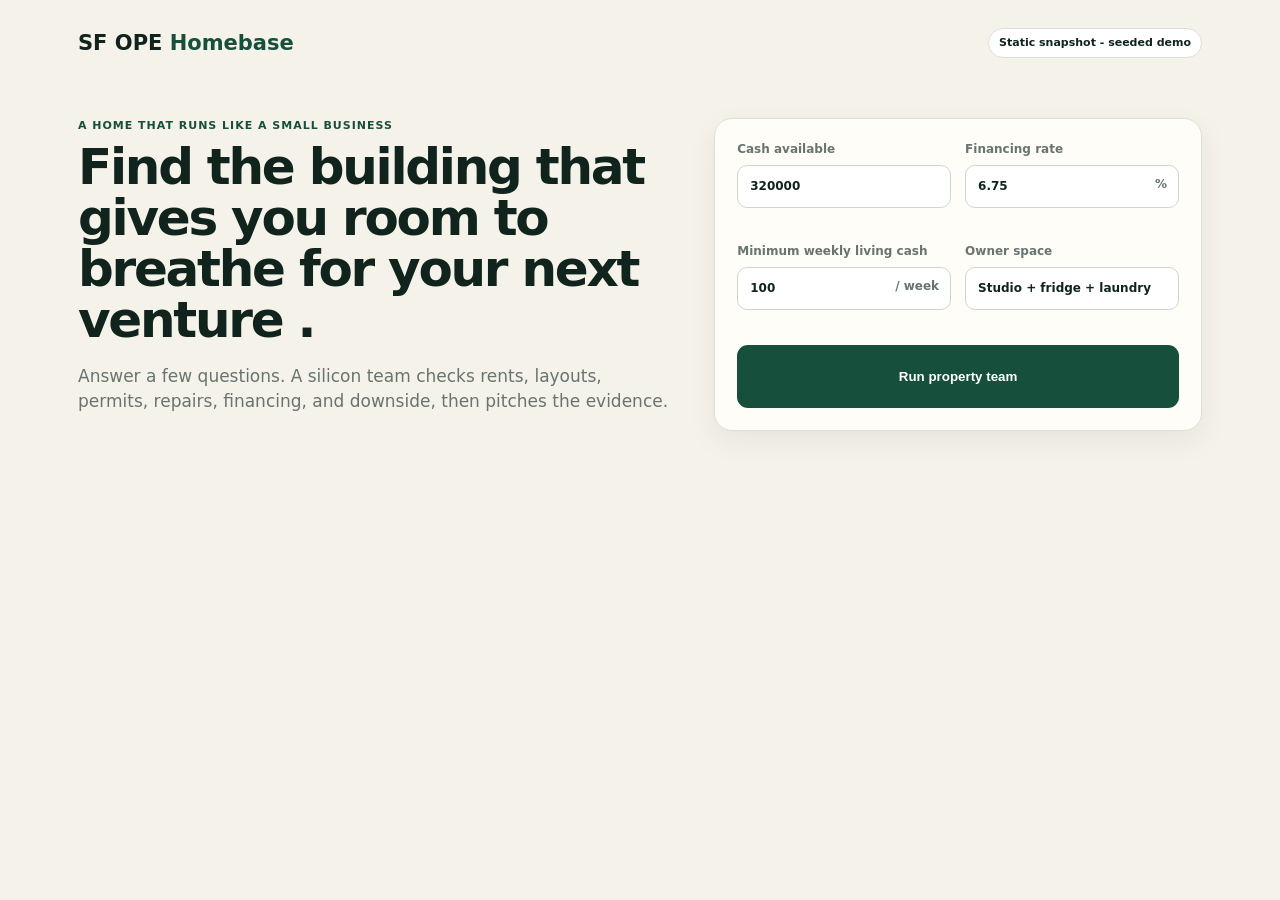
==== index.html @ c6eab138 "Revise hero section text for better readability Updated text in the hero section for clarity." ====
<!doctype html><html><head><meta charset="utf-8"><meta name="viewport" content="width=device-width,initial-scale=1"><title>SF OPE Homebase</title><link rel="stylesheet" href="site-assets/app.css"></head><body><main><header><div class="brand">SF OPE <b>Homebase</b></div><div class="pill">Static snapshot - seeded demo</div></header><section class="hero"><div><p class="eyebrow">A HOME THAT RUNS LIKE A SMALL BUSINESS</p><h1>Find the building that gives you room to breathe for your next venture .</h1><p class="lede">Answer a few questions. A silicon team checks rents, layouts, permits, repairs, financing, and downside, then pitches the evidence.</p></div><form id="intake"><label>Cash available <input id="cash" type="number" value="320000"></label><label>Financing rate <div class="suffix"><input id="rate" type="number" step=".01" value="6.75"><span>%</span></div></label><label>Minimum weekly living cash <div class="suffix"><input id="floor" type="number" value="100"><span>/ week</span></div></label><label>Owner space <input value="Studio + fridge + laundry" disabled></label><button>Run property team</button></form></section><section id="work" class="hide"><div class="runbar"><div><p class="eyebrow">SILICON TEAM</p><h2>Evidence check complete</h2></div><div id="agents" class="agents"></div></div><div class="decision"><div><p class="eyebrow">RANKED PITCHES</p><h2 id="summary"></h2></div><div class="legend"><span class="tag src">SOURCE</span><span class="tag assume">ASSUMPTION</span><span class="risk">RED FLAG</span><span class="flag-amber">AMBER FLAG</span></div></div><div id="cards"></div></section></main><script src="site-assets/app.js"></script></body></html>
---- site-assets/app.css ----
:root{--ink:#10241d;--pine:#164f3b;--mint:#d9f3df;--paper:#f5f2e9;--card:#fffdf8;--line:#dce1d7;--muted:#68746f;--red:#b7382f;--amber:#a76400}*{box-sizing:border-box}body{margin:0;background:var(--paper);color:var(--ink);font:15px/1.45 Inter,ui-sans-serif,system-ui}main{max-width:1180px;margin:auto;padding:28px}header{display:flex;align-items:center;justify-content:space-between}.brand{font-size:21px;font-weight:800}.brand b{color:var(--pine)}.pill,.tag{border:1px solid var(--line);background:#fff;border-radius:99px;padding:6px 10px;font-size:11px;font-weight:750}.hero{display:grid;grid-template-columns:1.1fr .9fr;gap:40px;padding:60px 0 38px}.eyebrow{color:var(--pine);font-weight:900;letter-spacing:.09em;font-size:11px;margin:0 0 8px}h1{font-size:50px;line-height:1.02;letter-spacing:-.045em;margin:0 0 18px;max-width:650px}h2{margin:0;font-size:25px}.lede{color:var(--muted);font-size:17px;max-width:620px}form,.runbar,.property{background:var(--card);border:1px solid var(--line);border-radius:18px;padding:22px;box-shadow:0 10px 30px #263a2510}form{display:grid;grid-template-columns:1fr 1fr;gap:14px}label{font-size:12px;font-weight:800;color:var(--muted)}input{width:100%;margin-top:6px;padding:12px;border:1px solid #cfd6cb;border-radius:10px;background:#fff;font:inherit;color:var(--ink)}.suffix{position:relative}.suffix span{position:absolute;right:12px;top:17px;color:var(--muted)}button{grid-column:1/-1;border:0;border-radius:11px;background:var(--pine);color:#fff;padding:13px;font-weight:800;cursor:pointer}.hide{display:none}.runbar{display:grid;grid-template-columns:220px 1fr;gap:20px}.agents{display:flex;gap:7px;flex-wrap:wrap}.agent{padding:7px 9px;background:#eef3eb;border-radius:8px;font-size:11px}.agent:before{content:'✓';color:var(--pine);font-weight:900;margin-right:5px}.decision{display:flex;justify-content:space-between;align-items:end;padding:32px 4px 14px}.legend{display:flex;gap:7px}.tag{padding:4px 7px}.src{color:var(--pine)}.assume{color:var(--amber)}.danger{color:var(--red)}.property{margin-bottom:14px;display:grid;grid-template-columns:55px 1.1fr .9fr .9fr;gap:16px;align-items:center}.rank{font-size:29px;font-weight:900;color:var(--pine)}.property h3{font-size:19px;margin:0 0 4px}.sub{font-size:12px;color:var(--muted)}.metrics{display:grid;grid-template-columns:1fr 1fr;gap:8px}.metric{padding:10px;background:#f0f3ed;border-radius:9px}.metric b{font-size:18px;display:block}.metric small{color:var(--muted)}.verdict{border-left:3px solid var(--pine);padding-left:12px}.verdict.high{border-color:var(--red)}.verdict b{display:block}.risks{margin-top:6px}.risk{display:inline-block;font-size:9px;font-weight:900;color:var(--red);background:#ffe9e4;padding:4px 6px;border-radius:5px;margin:3px 3px 0 0}@media(max-width:800px){.hero,.runbar,.property{grid-template-columns:1fr}h1{font-size:38px}form{grid-template-columns:1fr}.rank{font-size:16px}}
.nums{width:100%;border-collapse:collapse;margin:10px 0;font-size:13px}.nums td{padding:5px 8px;border-bottom:1px solid var(--line)}.nums td:first-child{color:var(--muted);width:150px}.flag-amber{display:inline-block;font-size:9px;font-weight:900;color:var(--amber);background:#fdf3dd;padding:4px 6px;border-radius:5px;margin:3px 3px 0 0}.verify{margin:8px 0;padding:8px 10px;background:#fdf3dd;border-radius:8px;font-size:12px;color:var(--amber)}.stress{margin:8px 0;font-size:12px}.stress .pass{color:var(--pine)}.stress .fail{color:var(--red)}.controls{margin-top:10px;display:flex;gap:8px;align-items:center}.controls button{grid-column:auto;background:#fff;color:var(--pine);border:1px solid var(--pine);padding:8px 12px;font-size:12px}.controls button:first-child{background:var(--pine);color:#fff}.st{font-size:11px;color:var(--muted)}.property.dim{opacity:.85}
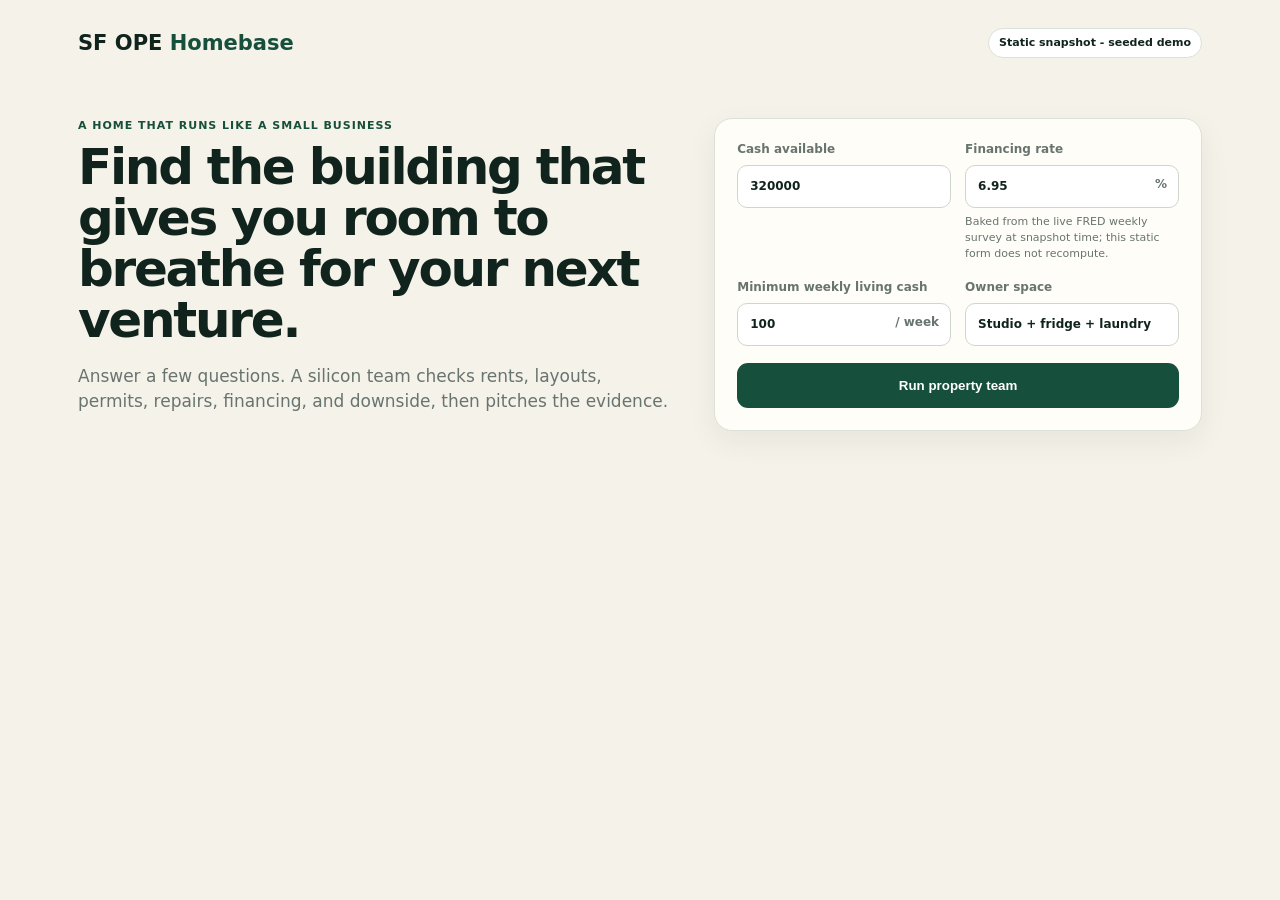
==== commit 1dd4cecc: "Re-bake Pages snapshot with live city records Static snapshot regenerated from the real app running " ====
--- a/index.html
+++ b/index.html
@@ -1 +1,20 @@
-<!doctype html><html><head><meta charset="utf-8"><meta name="viewport" content="width=device-width,initial-scale=1"><title>SF OPE Homebase</title><link rel="stylesheet" href="site-assets/app.css"></head><body><main><header><div class="brand">SF OPE <b>Homebase</b></div><div class="pill">Static snapshot - seeded demo</div></header><section class="hero"><div><p class="eyebrow">A HOME THAT RUNS LIKE A SMALL BUSINESS</p><h1>Find the building that gives you room to breathe for your next venture .</h1><p class="lede">Answer a few questions. A silicon team checks rents, layouts, permits, repairs, financing, and downside, then pitches the evidence.</p></div><form id="intake"><label>Cash available <input id="cash" type="number" value="320000"></label><label>Financing rate <div class="suffix"><input id="rate" type="number" step=".01" value="6.75"><span>%</span></div></label><label>Minimum weekly living cash <div class="suffix"><input id="floor" type="number" value="100"><span>/ week</span></div></label><label>Owner space <input value="Studio + fridge + laundry" disabled></label><button>Run property team</button></form></section><section id="work" class="hide"><div class="runbar"><div><p class="eyebrow">SILICON TEAM</p><h2>Evidence check complete</h2></div><div id="agents" class="agents"></div></div><div class="decision"><div><p class="eyebrow">RANKED PITCHES</p><h2 id="summary"></h2></div><div class="legend"><span class="tag src">SOURCE</span><span class="tag assume">ASSUMPTION</span><span class="risk">RED FLAG</span><span class="flag-amber">AMBER FLAG</span></div></div><div id="cards"></div></section></main><script src="site-assets/app.js"></script></body></html>
+<!doctype html><html><head><meta charset="utf-8">
+  <meta name="viewport" content="width=device-width,initial-scale=1">
+  <title>SF OPE Homebase</title><link rel="stylesheet" href="site-assets/app.css">
+</head>
+  <body><main><header><div class="brand">SF OPE <b>Homebase</b></div>
+    <div class="pill">Static snapshot - seeded demo</div>
+  </header><section class="hero"><div><p class="eyebrow">A HOME THAT RUNS LIKE A SMALL BUSINESS</p><h1>Find the building that gives you room to breathe for your next venture.</h1><p class="lede">Answer a few questions. A silicon team checks rents, layouts, permits, repairs, financing, and downside, then pitches the evidence.</p></div>
+    <form id="intake"><label>Cash available <input id="cash" type="number" value="320000"></label><label>Financing rate <div class="suffix"><input id="rate" type="number" step=".01" value="6.95"><span>%</span></div>
+      <small id="rate-note" class="field-note">Baked from the live FRED weekly survey at snapshot time; this static form does not recompute.</small></label>
+      <label>Minimum weekly living cash <div class="suffix"><input id="floor" type="number" value="100"><span>/ week</span></div></label>
+      <label>Owner space <input value="Studio + fridge + laundry" disabled></label>
+      <button>Run property team</button></form></section><section id="work" class="hide"><div class="runbar"><details class="team" id="team"><summary><span class="eyebrow">SILICON TEAM</span> <b>Evidence check complete</b> <span id="dm" class="tag src"></span></summary>
+        <ol id="teamlog" class="teamlog"></ol></details><div id="agents" class="agents"></div></div>
+        <div class="decision"><div><p class="eyebrow">RANKED PITCHES</p><h2 id="summary"></h2></div><div class="legend"><span class="tag src">SOURCE</span>
+          <span class="tag assume">ASSUMPTION</span>
+          <span class="risk">RED FLAG</span>
+          <span class="flag-amber">AMBER FLAG</span>
+        </div></div><div id="cards"></div></section></main>
+    <script src="site-assets/app.js"></script>
+  </body></html>
--- a/site-assets/app.css
+++ b/site-assets/app.css
@@ -1,2 +1,26 @@
 :root{--ink:#10241d;--pine:#164f3b;--mint:#d9f3df;--paper:#f5f2e9;--card:#fffdf8;--line:#dce1d7;--muted:#68746f;--red:#b7382f;--amber:#a76400}*{box-sizing:border-box}body{margin:0;background:var(--paper);color:var(--ink);font:15px/1.45 Inter,ui-sans-serif,system-ui}main{max-width:1180px;margin:auto;padding:28px}header{display:flex;align-items:center;justify-content:space-between}.brand{font-size:21px;font-weight:800}.brand b{color:var(--pine)}.pill,.tag{border:1px solid var(--line);background:#fff;border-radius:99px;padding:6px 10px;font-size:11px;font-weight:750}.hero{display:grid;grid-template-columns:1.1fr .9fr;gap:40px;padding:60px 0 38px}.eyebrow{color:var(--pine);font-weight:900;letter-spacing:.09em;font-size:11px;margin:0 0 8px}h1{font-size:50px;line-height:1.02;letter-spacing:-.045em;margin:0 0 18px;max-width:650px}h2{margin:0;font-size:25px}.lede{color:var(--muted);font-size:17px;max-width:620px}form,.runbar,.property{background:var(--card);border:1px solid var(--line);border-radius:18px;padding:22px;box-shadow:0 10px 30px #263a2510}form{display:grid;grid-template-columns:1fr 1fr;gap:14px}label{font-size:12px;font-weight:800;color:var(--muted)}input{width:100%;margin-top:6px;padding:12px;border:1px solid #cfd6cb;border-radius:10px;background:#fff;font:inherit;color:var(--ink)}.suffix{position:relative}.suffix span{position:absolute;right:12px;top:17px;color:var(--muted)}button{grid-column:1/-1;border:0;border-radius:11px;background:var(--pine);color:#fff;padding:13px;font-weight:800;cursor:pointer}.hide{display:none}.runbar{display:grid;grid-template-columns:220px 1fr;gap:20px}.agents{display:flex;gap:7px;flex-wrap:wrap}.agent{padding:7px 9px;background:#eef3eb;border-radius:8px;font-size:11px}.agent:before{content:'✓';color:var(--pine);font-weight:900;margin-right:5px}.decision{display:flex;justify-content:space-between;align-items:end;padding:32px 4px 14px}.legend{display:flex;gap:7px}.tag{padding:4px 7px}.src{color:var(--pine)}.assume{color:var(--amber)}.danger{color:var(--red)}.property{margin-bottom:14px;display:grid;grid-template-columns:55px 1.1fr .9fr .9fr;gap:16px;align-items:center}.rank{font-size:29px;font-weight:900;color:var(--pine)}.property h3{font-size:19px;margin:0 0 4px}.sub{font-size:12px;color:var(--muted)}.metrics{display:grid;grid-template-columns:1fr 1fr;gap:8px}.metric{padding:10px;background:#f0f3ed;border-radius:9px}.metric b{font-size:18px;display:block}.metric small{color:var(--muted)}.verdict{border-left:3px solid var(--pine);padding-left:12px}.verdict.high{border-color:var(--red)}.verdict b{display:block}.risks{margin-top:6px}.risk{display:inline-block;font-size:9px;font-weight:900;color:var(--red);background:#ffe9e4;padding:4px 6px;border-radius:5px;margin:3px 3px 0 0}@media(max-width:800px){.hero,.runbar,.property{grid-template-columns:1fr}h1{font-size:38px}form{grid-template-columns:1fr}.rank{font-size:16px}}
 .nums{width:100%;border-collapse:collapse;margin:10px 0;font-size:13px}.nums td{padding:5px 8px;border-bottom:1px solid var(--line)}.nums td:first-child{color:var(--muted);width:150px}.flag-amber{display:inline-block;font-size:9px;font-weight:900;color:var(--amber);background:#fdf3dd;padding:4px 6px;border-radius:5px;margin:3px 3px 0 0}.verify{margin:8px 0;padding:8px 10px;background:#fdf3dd;border-radius:8px;font-size:12px;color:var(--amber)}.stress{margin:8px 0;font-size:12px}.stress .pass{color:var(--pine)}.stress .fail{color:var(--red)}.controls{margin-top:10px;display:flex;gap:8px;align-items:center}.controls button{grid-column:auto;background:#fff;color:var(--pine);border:1px solid var(--pine);padding:8px 12px;font-size:12px}.controls button:first-child{background:var(--pine);color:#fff}.st{font-size:11px;color:var(--muted)}.property.dim{opacity:.85}
+/* Expandable silicon-team and specialist tiles */
+details.team{background:transparent;border:0;box-shadow:none;padding:0}
+details.team summary{cursor:pointer;list-style:none}
+details.team summary::-webkit-details-marker{display:none}
+details.team summary b{font-size:25px;display:block}
+details.team summary .tag{margin-left:8px;vertical-align:middle}
+details.team summary:after{content:'▸ run log';font-size:11px;color:var(--muted);display:block;margin-top:4px}
+details.team[open] summary:after{content:'▾ run log'}
+.teamlog{margin:10px 0 0;padding-left:18px;font-size:12px;color:var(--muted);max-width:520px}
+.teamlog li{margin:3px 0}
+details.agent{padding:7px 9px;background:#eef3eb;border-radius:8px;font-size:11px;max-width:270px}
+details.agent summary{cursor:pointer;list-style:none;font-weight:700}
+details.agent summary::-webkit-details-marker{display:none}
+details.agent summary:before{content:'✓';color:var(--pine);font-weight:900;margin-right:5px}
+details.agent[open] summary:after{content:'▾';float:right;color:var(--muted)}
+details.agent:not([open]) summary:after{content:'▸';float:right;color:var(--muted)}
+details.agent .ad{margin-top:6px;color:var(--ink)}
+details.agent .ad p{margin:4px 0;font-weight:400}
+.field-note{display:block;margin-top:6px;font-size:11px;color:var(--muted);font-weight:400}
+details.live{margin:8px 0;font-size:12px}
+details.live summary{cursor:pointer;color:var(--pine);font-weight:750}
+details.live .uv{font-weight:700;margin:6px 0}
+details.live .ov{color:var(--amber);margin:6px 0}
+details.live .srcs{color:var(--muted);margin-top:6px;font-size:11px}
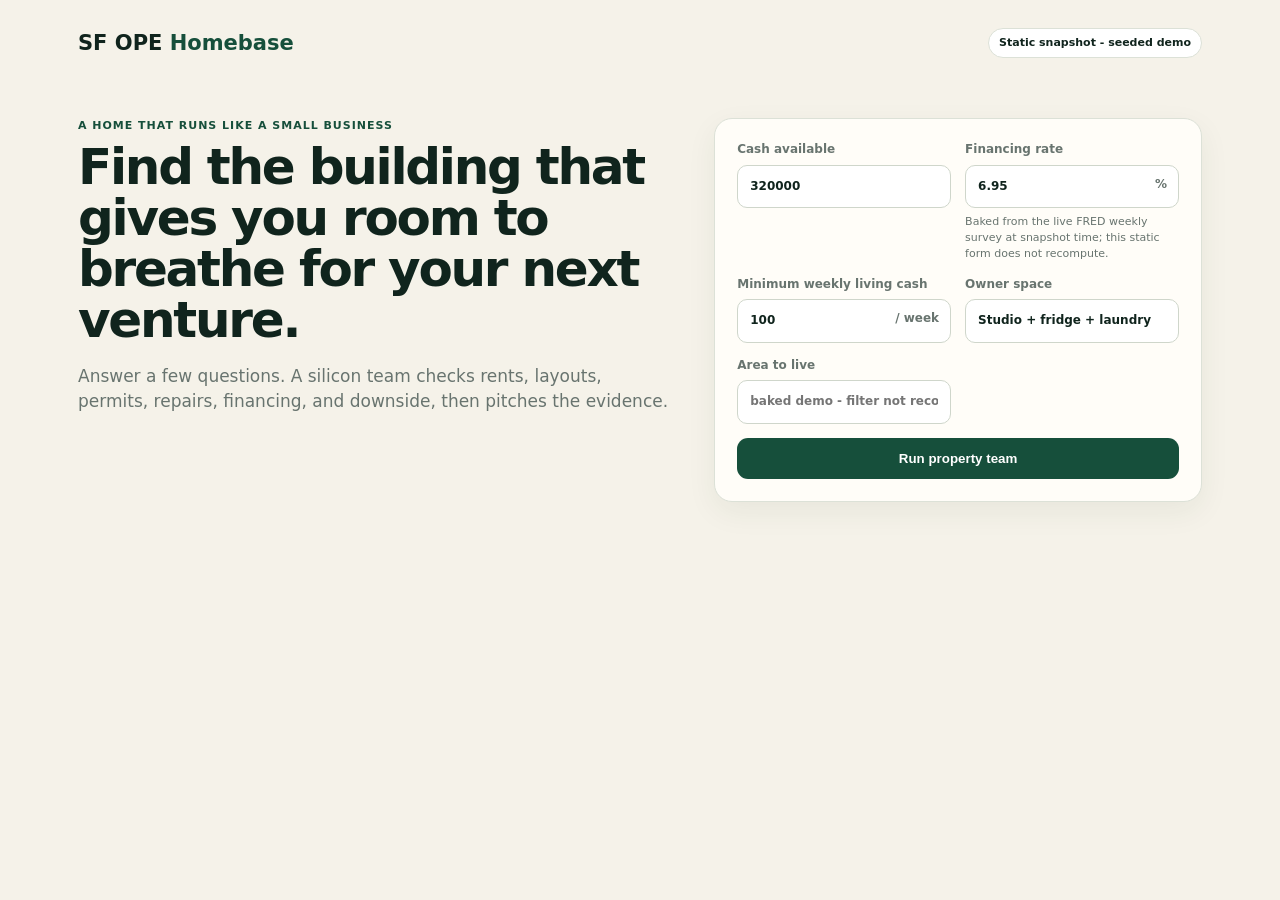
==== commit 57610748: "Re-bake Pages snapshot (geo filter + amenities + live records)" ====
--- a/index.html
+++ b/index.html
@@ -9,6 +9,7 @@
       <small id="rate-note" class="field-note">Baked from the live FRED weekly survey at snapshot time; this static form does not recompute.</small></label>
       <label>Minimum weekly living cash <div class="suffix"><input id="floor" type="number" value="100"><span>/ week</span></div></label>
       <label>Owner space <input value="Studio + fridge + laundry" disabled></label>
+      <label>Area to live <input id="geo" type="text" placeholder="baked demo - filter not recomputed"></label>
       <button>Run property team</button></form></section><section id="work" class="hide"><div class="runbar"><details class="team" id="team"><summary><span class="eyebrow">SILICON TEAM</span> <b>Evidence check complete</b> <span id="dm" class="tag src"></span></summary>
         <ol id="teamlog" class="teamlog"></ol></details><div id="agents" class="agents"></div></div>
         <div class="decision"><div><p class="eyebrow">RANKED PITCHES</p><h2 id="summary"></h2></div><div class="legend"><span class="tag src">SOURCE</span>
--- a/site-assets/app.css
+++ b/site-assets/app.css
@@ -24,3 +24,6 @@
 details.live .uv{font-weight:700;margin:6px 0}
 details.live .ov{color:var(--amber);margin:6px 0}
 details.live .srcs{color:var(--muted);margin-top:6px;font-size:11px}
+
+details.amen{margin:8px 0;font-size:12px}
+details.amen summary{cursor:pointer;color:var(--pine);font-weight:750}
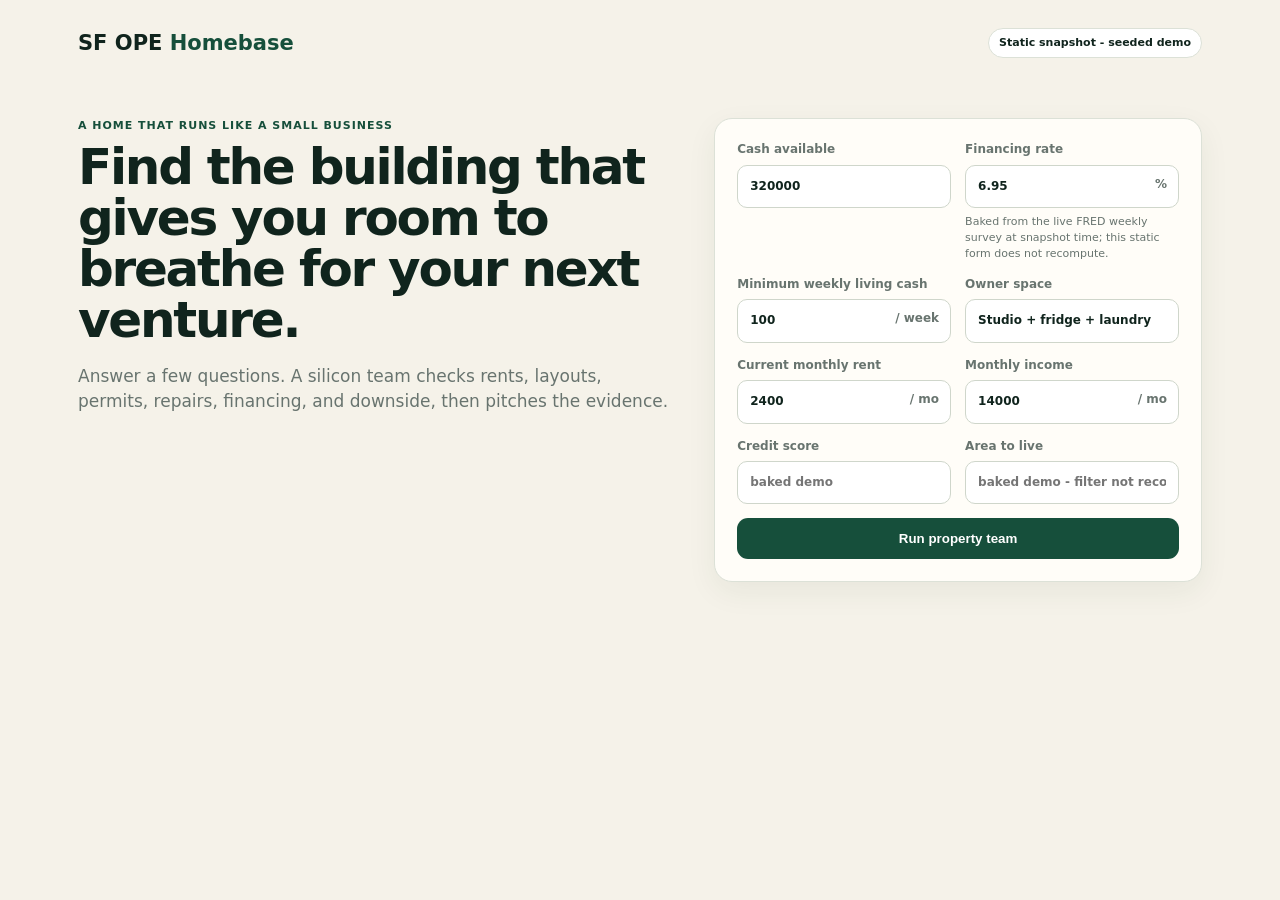
==== commit a19aeb0a: "Re-bake Pages snapshot (financing fit + map links)" ====
--- a/index.html
+++ b/index.html
@@ -9,6 +9,9 @@
       <small id="rate-note" class="field-note">Baked from the live FRED weekly survey at snapshot time; this static form does not recompute.</small></label>
       <label>Minimum weekly living cash <div class="suffix"><input id="floor" type="number" value="100"><span>/ week</span></div></label>
       <label>Owner space <input value="Studio + fridge + laundry" disabled></label>
+      <label>Current monthly rent <div class="suffix"><input id="rent" type="number" value="2400"><span>/ mo</span></div></label>
+      <label>Monthly income <div class="suffix"><input id="income" type="number" value="14000"><span>/ mo</span></div></label>
+      <label>Credit score <input id="credit" type="number" placeholder="baked demo"></label>
       <label>Area to live <input id="geo" type="text" placeholder="baked demo - filter not recomputed"></label>
       <button>Run property team</button></form></section><section id="work" class="hide"><div class="runbar"><details class="team" id="team"><summary><span class="eyebrow">SILICON TEAM</span> <b>Evidence check complete</b> <span id="dm" class="tag src"></span></summary>
         <ol id="teamlog" class="teamlog"></ol></details><div id="agents" class="agents"></div></div>
--- a/site-assets/app.css
+++ b/site-assets/app.css
@@ -1,4 +1,4 @@
-:root{--ink:#10241d;--pine:#164f3b;--mint:#d9f3df;--paper:#f5f2e9;--card:#fffdf8;--line:#dce1d7;--muted:#68746f;--red:#b7382f;--amber:#a76400}*{box-sizing:border-box}body{margin:0;background:var(--paper);color:var(--ink);font:15px/1.45 Inter,ui-sans-serif,system-ui}main{max-width:1180px;margin:auto;padding:28px}header{display:flex;align-items:center;justify-content:space-between}.brand{font-size:21px;font-weight:800}.brand b{color:var(--pine)}.pill,.tag{border:1px solid var(--line);background:#fff;border-radius:99px;padding:6px 10px;font-size:11px;font-weight:750}.hero{display:grid;grid-template-columns:1.1fr .9fr;gap:40px;padding:60px 0 38px}.eyebrow{color:var(--pine);font-weight:900;letter-spacing:.09em;font-size:11px;margin:0 0 8px}h1{font-size:50px;line-height:1.02;letter-spacing:-.045em;margin:0 0 18px;max-width:650px}h2{margin:0;font-size:25px}.lede{color:var(--muted);font-size:17px;max-width:620px}form,.runbar,.property{background:var(--card);border:1px solid var(--line);border-radius:18px;padding:22px;box-shadow:0 10px 30px #263a2510}form{display:grid;grid-template-columns:1fr 1fr;gap:14px}label{font-size:12px;font-weight:800;color:var(--muted)}input{width:100%;margin-top:6px;padding:12px;border:1px solid #cfd6cb;border-radius:10px;background:#fff;font:inherit;color:var(--ink)}.suffix{position:relative}.suffix span{position:absolute;right:12px;top:17px;color:var(--muted)}button{grid-column:1/-1;border:0;border-radius:11px;background:var(--pine);color:#fff;padding:13px;font-weight:800;cursor:pointer}.hide{display:none}.runbar{display:grid;grid-template-columns:220px 1fr;gap:20px}.agents{display:flex;gap:7px;flex-wrap:wrap}.agent{padding:7px 9px;background:#eef3eb;border-radius:8px;font-size:11px}.agent:before{content:'✓';color:var(--pine);font-weight:900;margin-right:5px}.decision{display:flex;justify-content:space-between;align-items:end;padding:32px 4px 14px}.legend{display:flex;gap:7px}.tag{padding:4px 7px}.src{color:var(--pine)}.assume{color:var(--amber)}.danger{color:var(--red)}.property{margin-bottom:14px;display:grid;grid-template-columns:55px 1.1fr .9fr .9fr;gap:16px;align-items:center}.rank{font-size:29px;font-weight:900;color:var(--pine)}.property h3{font-size:19px;margin:0 0 4px}.sub{font-size:12px;color:var(--muted)}.metrics{display:grid;grid-template-columns:1fr 1fr;gap:8px}.metric{padding:10px;background:#f0f3ed;border-radius:9px}.metric b{font-size:18px;display:block}.metric small{color:var(--muted)}.verdict{border-left:3px solid var(--pine);padding-left:12px}.verdict.high{border-color:var(--red)}.verdict b{display:block}.risks{margin-top:6px}.risk{display:inline-block;font-size:9px;font-weight:900;color:var(--red);background:#ffe9e4;padding:4px 6px;border-radius:5px;margin:3px 3px 0 0}@media(max-width:800px){.hero,.runbar,.property{grid-template-columns:1fr}h1{font-size:38px}form{grid-template-columns:1fr}.rank{font-size:16px}}
+:root{--ink:#10241d;--pine:#164f3b;--mint:#d9f3df;--paper:#f5f2e9;--card:#fffdf8;--line:#dce1d7;--muted:#68746f;--red:#b7382f;--amber:#a76400}*{box-sizing:border-box}body{margin:0;background:var(--paper);color:var(--ink);font:15px/1.45 Inter,ui-sans-serif,system-ui}main{max-width:1180px;margin:auto;padding:28px}header{display:flex;align-items:center;justify-content:space-between}.brand{font-size:21px;font-weight:800}.brand b{color:var(--pine)}.pill,.tag{border:1px solid var(--line);background:#fff;border-radius:99px;padding:6px 10px;font-size:11px;font-weight:750}.hero{display:grid;grid-template-columns:1.1fr .9fr;gap:40px;padding:60px 0 38px}.eyebrow{color:var(--pine);font-weight:900;letter-spacing:.09em;font-size:11px;margin:0 0 8px}h1{font-size:50px;line-height:1.02;letter-spacing:-.045em;margin:0 0 18px;max-width:650px}h2{margin:0;font-size:25px}.lede{color:var(--muted);font-size:17px;max-width:620px}form,.runbar,.property{background:var(--card);border:1px solid var(--line);border-radius:18px;padding:22px;box-shadow:0 10px 30px #263a2510}form{display:grid;grid-template-columns:1fr 1fr;gap:14px}label{font-size:12px;font-weight:800;color:var(--muted)}input{width:100%;margin-top:6px;padding:12px;border:1px solid #cfd6cb;border-radius:10px;background:#fff;font:inherit;color:var(--ink)}.suffix{position:relative}.suffix span{position:absolute;right:12px;top:17px;color:var(--muted)}button{grid-column:1/-1;border:0;border-radius:11px;background:var(--pine);color:#fff;padding:13px;font-weight:800;cursor:pointer}.hide{display:none}.runbar{display:grid;grid-template-columns:220px 1fr;gap:20px}.agents{display:flex;gap:7px;flex-wrap:wrap}.agent{padding:7px 9px;background:#eef3eb;border-radius:8px;font-size:11px}.decision{display:flex;justify-content:space-between;align-items:end;padding:32px 4px 14px}.legend{display:flex;gap:7px}.tag{padding:4px 7px}.src{color:var(--pine)}.assume{color:var(--amber)}.danger{color:var(--red)}.property{margin-bottom:14px;display:grid;grid-template-columns:55px 1.1fr .9fr .9fr;gap:16px;align-items:center}.rank{font-size:29px;font-weight:900;color:var(--pine)}.property h3{font-size:19px;margin:0 0 4px}.sub{font-size:12px;color:var(--muted)}.metrics{display:grid;grid-template-columns:1fr 1fr;gap:8px}.metric{padding:10px;background:#f0f3ed;border-radius:9px}.metric b{font-size:18px;display:block}.metric small{color:var(--muted)}.verdict{border-left:3px solid var(--pine);padding-left:12px}.verdict.high{border-color:var(--red)}.verdict b{display:block}.risks{margin-top:6px}.risk{display:inline-block;font-size:9px;font-weight:900;color:var(--red);background:#ffe9e4;padding:4px 6px;border-radius:5px;margin:3px 3px 0 0}@media(max-width:800px){.hero,.runbar,.property{grid-template-columns:1fr}h1{font-size:38px}form{grid-template-columns:1fr}.rank{font-size:16px}}
 .nums{width:100%;border-collapse:collapse;margin:10px 0;font-size:13px}.nums td{padding:5px 8px;border-bottom:1px solid var(--line)}.nums td:first-child{color:var(--muted);width:150px}.flag-amber{display:inline-block;font-size:9px;font-weight:900;color:var(--amber);background:#fdf3dd;padding:4px 6px;border-radius:5px;margin:3px 3px 0 0}.verify{margin:8px 0;padding:8px 10px;background:#fdf3dd;border-radius:8px;font-size:12px;color:var(--amber)}.stress{margin:8px 0;font-size:12px}.stress .pass{color:var(--pine)}.stress .fail{color:var(--red)}.controls{margin-top:10px;display:flex;gap:8px;align-items:center}.controls button{grid-column:auto;background:#fff;color:var(--pine);border:1px solid var(--pine);padding:8px 12px;font-size:12px}.controls button:first-child{background:var(--pine);color:#fff}.st{font-size:11px;color:var(--muted)}.property.dim{opacity:.85}
 /* Expandable silicon-team and specialist tiles */
 details.team{background:transparent;border:0;box-shadow:none;padding:0}
@@ -25,5 +25,7 @@
 details.live .ov{color:var(--amber);margin:6px 0}
 details.live .srcs{color:var(--muted);margin-top:6px;font-size:11px}
 
-details.amen{margin:8px 0;font-size:12px}
-details.amen summary{cursor:pointer;color:var(--pine);font-weight:750}
+details.amen,details.str{margin:8px 0;font-size:12px}
+details.amen summary,details.str summary{cursor:pointer;color:var(--pine);font-weight:750}
+
+details.str ul{margin:4px 0 4px 16px;padding:0}
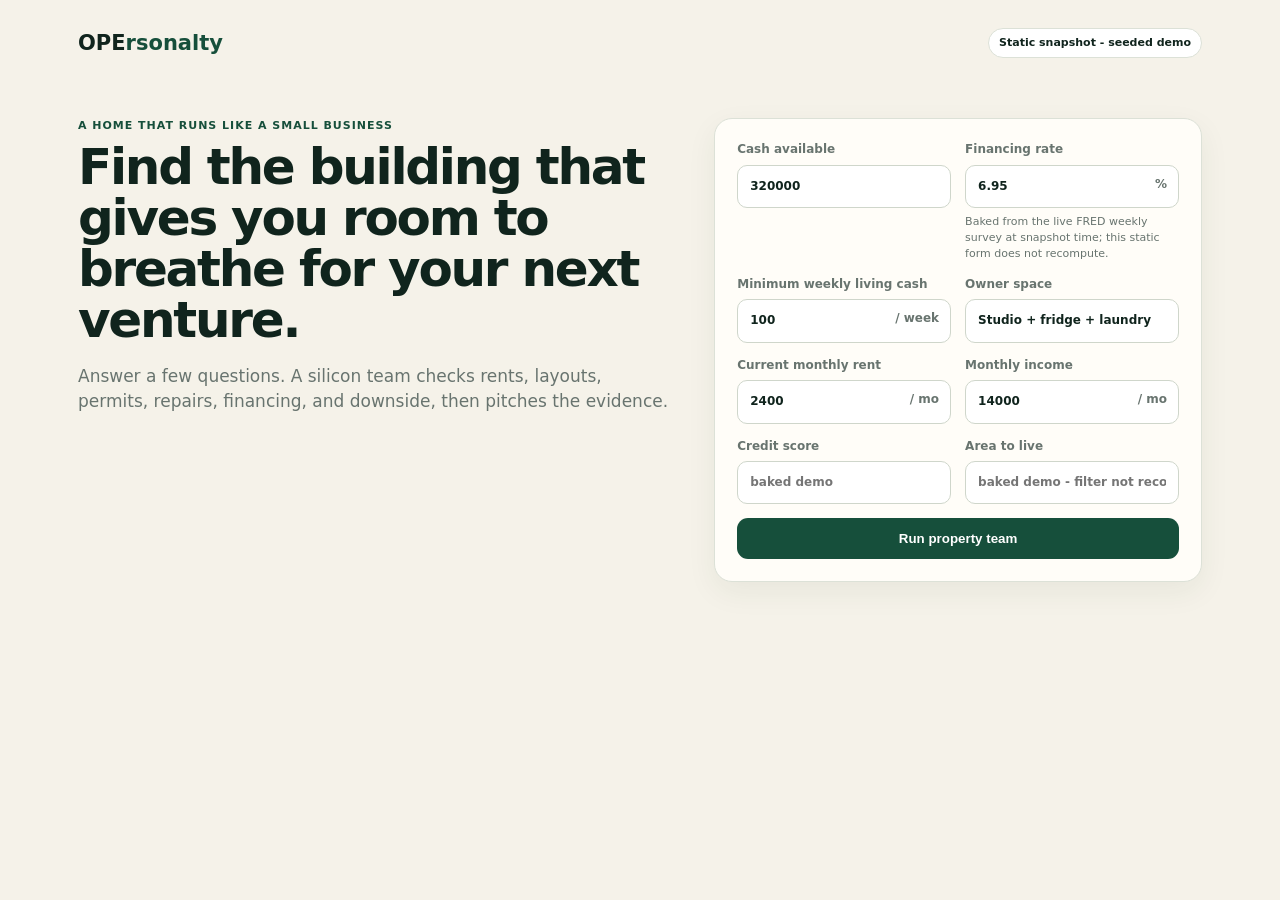
==== commit e8005ef2: "Re-bake Pages snapshot (OPErsonalty rename)" ====
--- a/index.html
+++ b/index.html
@@ -1,8 +1,8 @@
 <!doctype html><html><head><meta charset="utf-8">
   <meta name="viewport" content="width=device-width,initial-scale=1">
-  <title>SF OPE Homebase</title><link rel="stylesheet" href="site-assets/app.css">
+  <title>OPErsonalty</title><link rel="stylesheet" href="site-assets/app.css">
 </head>
-  <body><main><header><div class="brand">SF OPE <b>Homebase</b></div>
+  <body><main><header><div class="brand">OPE<b>rsonalty</b></div>
     <div class="pill">Static snapshot - seeded demo</div>
   </header><section class="hero"><div><p class="eyebrow">A HOME THAT RUNS LIKE A SMALL BUSINESS</p><h1>Find the building that gives you room to breathe for your next venture.</h1><p class="lede">Answer a few questions. A silicon team checks rents, layouts, permits, repairs, financing, and downside, then pitches the evidence.</p></div>
     <form id="intake"><label>Cash available <input id="cash" type="number" value="320000"></label><label>Financing rate <div class="suffix"><input id="rate" type="number" step=".01" value="6.95"><span>%</span></div>
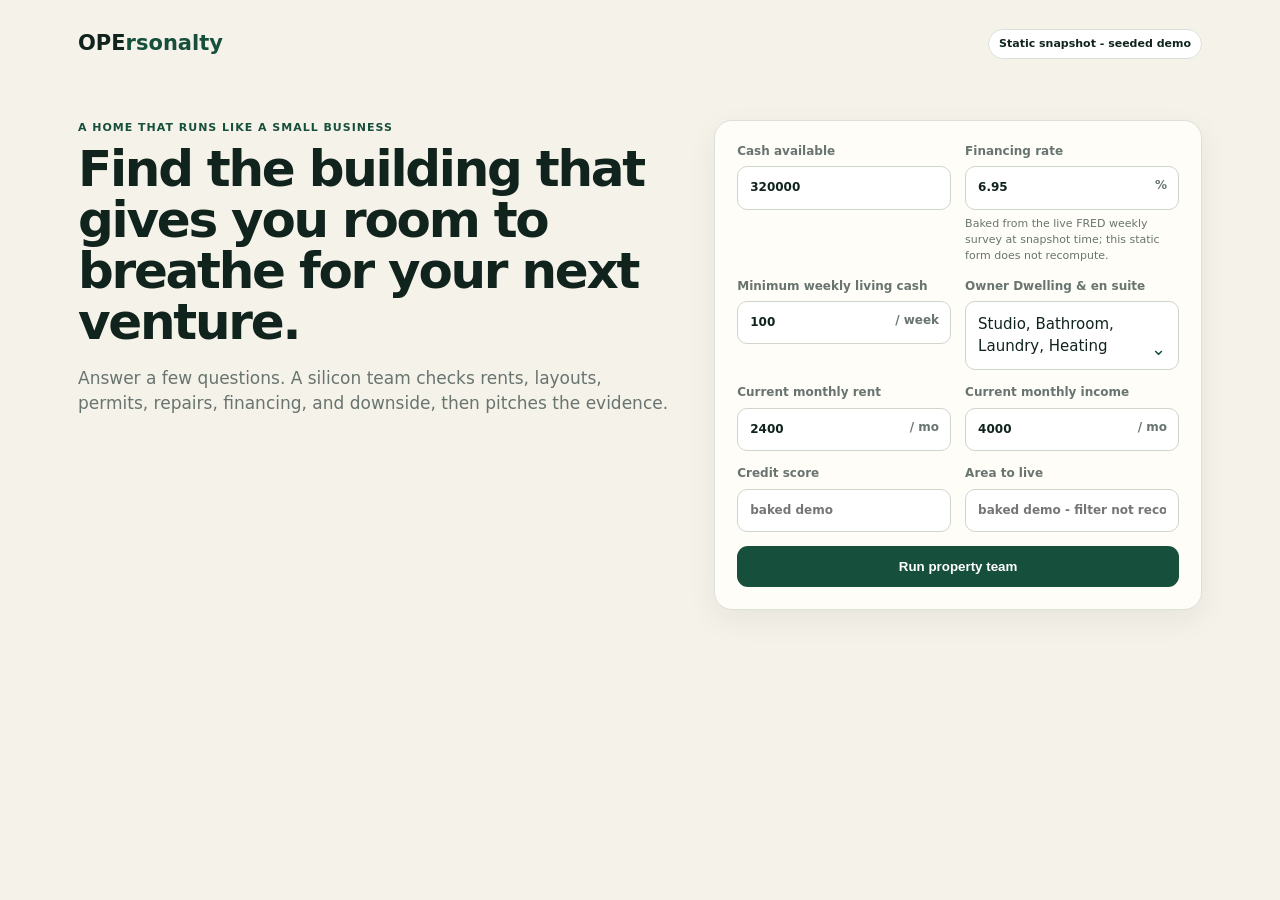
==== commit 5e5d8214: "Polish intake and scroll experience" ====
--- a/index.html
+++ b/index.html
@@ -2,20 +2,20 @@
   <meta name="viewport" content="width=device-width,initial-scale=1">
   <title>OPErsonalty</title><link rel="stylesheet" href="site-assets/app.css">
 </head>
-  <body><main><header><div class="brand">OPE<b>rsonalty</b></div>
+  <body><main><header><div class="brand" aria-label="OPErsonalty"><span class="brand-long" aria-hidden="true">One-Person Entrepreneur Personal Property</span><span class="brand-short" aria-hidden="true">OPE<b>rsonalty</b></span></div>
     <div class="pill">Static snapshot - seeded demo</div>
   </header><section class="hero"><div><p class="eyebrow">A HOME THAT RUNS LIKE A SMALL BUSINESS</p><h1>Find the building that gives you room to breathe for your next venture.</h1><p class="lede">Answer a few questions. A silicon team checks rents, layouts, permits, repairs, financing, and downside, then pitches the evidence.</p></div>
     <form id="intake"><label>Cash available <input id="cash" type="number" value="320000"></label><label>Financing rate <div class="suffix"><input id="rate" type="number" step=".01" value="6.95"><span>%</span></div>
       <small id="rate-note" class="field-note">Baked from the live FRED weekly survey at snapshot time; this static form does not recompute.</small></label>
       <label>Minimum weekly living cash <div class="suffix"><input id="floor" type="number" value="100"><span>/ week</span></div></label>
-      <label>Owner space <input value="Studio + fridge + laundry" disabled></label>
+      <fieldset class="owner-space"><legend>Owner Dwelling &amp; en suite</legend><details class="checkdrop"><summary><span class="check-summary">Studio, Bathroom, Laundry, Heating</span></summary><div class="check-options"><label><input type="checkbox" name="owner-space" value="Studio" checked> Studio</label><label><input type="checkbox" name="owner-space" value="1Br"> 1Br</label><label><input type="checkbox" name="owner-space" value="Bathroom" checked> Bathroom</label><label><input type="checkbox" name="owner-space" value="Laundry" checked> Laundry</label><label><input type="checkbox" name="owner-space" value="Heating" checked> Heating</label></div></details></fieldset>
       <label>Current monthly rent <div class="suffix"><input id="rent" type="number" value="2400"><span>/ mo</span></div></label>
-      <label>Monthly income <div class="suffix"><input id="income" type="number" value="14000"><span>/ mo</span></div></label>
+      <label>Current monthly income <div class="suffix"><input id="income" type="number" value="4000"><span>/ mo</span></div></label>
       <label>Credit score <input id="credit" type="number" placeholder="baked demo"></label>
       <label>Area to live <input id="geo" type="text" placeholder="baked demo - filter not recomputed"></label>
       <button>Run property team</button></form></section><section id="work" class="hide"><div class="runbar"><details class="team" id="team"><summary><span class="eyebrow">SILICON TEAM</span> <b>Evidence check complete</b> <span id="dm" class="tag src"></span></summary>
         <ol id="teamlog" class="teamlog"></ol></details><div id="agents" class="agents"></div></div>
-        <div class="decision"><div><p class="eyebrow">RANKED PITCHES</p><h2 id="summary"></h2></div><div class="legend"><span class="tag src">SOURCE</span>
+        <div class="activity"><div class="acthead"><p class="eyebrow">AGENT ACTIVITY</p><button id="replay" type="button" class="mini">Replay run</button></div><ol id="feed" class="feed"></ol></div><div class="decision"><div><p class="eyebrow">RANKED PITCHES</p><h2 id="summary"></h2></div><div class="legend"><span class="tag src">SOURCE</span>
           <span class="tag assume">ASSUMPTION</span>
           <span class="risk">RED FLAG</span>
           <span class="flag-amber">AMBER FLAG</span>
--- a/site-assets/app.css
+++ b/site-assets/app.css
@@ -29,3 +29,37 @@
 details.amen summary,details.str summary{cursor:pointer;color:var(--pine);font-weight:750}
 
 details.str ul{margin:4px 0 4px 16px;padding:0}
+
+.activity{margin-top:14px;background:var(--card);border:1px solid var(--line);border-radius:18px;padding:16px 22px}
+.acthead{display:flex;justify-content:space-between;align-items:center}
+.feed{list-style:none;margin:8px 0 0;padding:0;max-height:230px;overflow:auto;font-size:12px}
+.feed li{padding:5px 9px;border-left:3px solid var(--line);margin:4px 0;background:#faf9f4;border-radius:0 6px 6px 0}
+.feed li.e-fetch{border-color:var(--pine)}
+.feed li.e-handoff{border-color:var(--amber)}
+.feed li.e-finding{border-color:#9db3a8}
+.feed .pid{color:var(--muted);font-size:10px}
+details.agent.on{outline:2px solid var(--pine);background:#e2efdd}
+button.mini{border:1px solid var(--pine);background:#fff;color:var(--pine);border-radius:8px;padding:5px 10px;font-size:11px;font-weight:800;cursor:pointer;grid-column:auto}
+
+
+/* Landing-page polish */
+.brand{position:relative;min-width:min(390px,60vw);height:32px;overflow:hidden;white-space:nowrap}
+.brand-long,.brand-short{position:absolute;left:0;top:0;transform-origin:left center}
+.brand-long{font-size:16px;line-height:30px;animation:brandLong 3.2s cubic-bezier(.4,0,.2,1) both}
+.brand-short{font-size:21px;line-height:30px;opacity:0;animation:brandShort 3.2s cubic-bezier(.4,0,.2,1) both}
+@keyframes brandLong{0%,30%{opacity:1;letter-spacing:0;transform:scaleX(1)}70%{opacity:.42;letter-spacing:-.075em;transform:scaleX(.34)}82%,100%{opacity:0;transform:scaleX(.25)}}
+@keyframes brandShort{0%,58%{opacity:0;transform:translateY(7px) scale(.9)}78%,100%{opacity:1;transform:none}}
+.owner-space{border:0;padding:0;margin:0;min-width:0}
+.owner-space legend{font-size:12px;font-weight:800;color:var(--muted);padding:0}
+.checkdrop{position:relative;margin-top:6px}
+.checkdrop summary{list-style:none;padding:12px 34px 12px 12px;border:1px solid #cfd6cb;border-radius:10px;background:#fff;color:var(--ink);font-weight:400;cursor:pointer;min-height:46px}
+.checkdrop summary::-webkit-details-marker{display:none}
+.checkdrop summary:after{content:'⌄';position:absolute;right:13px;font-size:18px;color:var(--pine)}
+.checkdrop[open] summary:after{content:'⌃'}
+.check-options{position:absolute;z-index:8;left:0;right:0;top:calc(100% + 5px);padding:8px;background:#fff;border:1px solid #cfd6cb;border-radius:10px;box-shadow:0 12px 28px #263a2520}
+.check-options label{display:flex;align-items:center;gap:8px;padding:7px 8px;color:var(--ink);font-size:13px;cursor:pointer}
+.check-options input{width:auto;margin:0;accent-color:var(--pine)}
+.property.reveal-ready{opacity:0;transform:translateY(34px) scale(.985);transition:opacity .65s ease,transform .65s cubic-bezier(.2,.75,.25,1)}
+.property.reveal-ready.revealed{opacity:1;transform:none}
+@media(max-width:800px){.brand{min-width:220px}.brand-long{font-size:11px}.pill{display:none}.check-options{position:static}}
+@media(prefers-reduced-motion:reduce){.brand-long{display:none}.brand-short{opacity:1;animation:none}.property.reveal-ready{opacity:1;transform:none;transition:none}}
